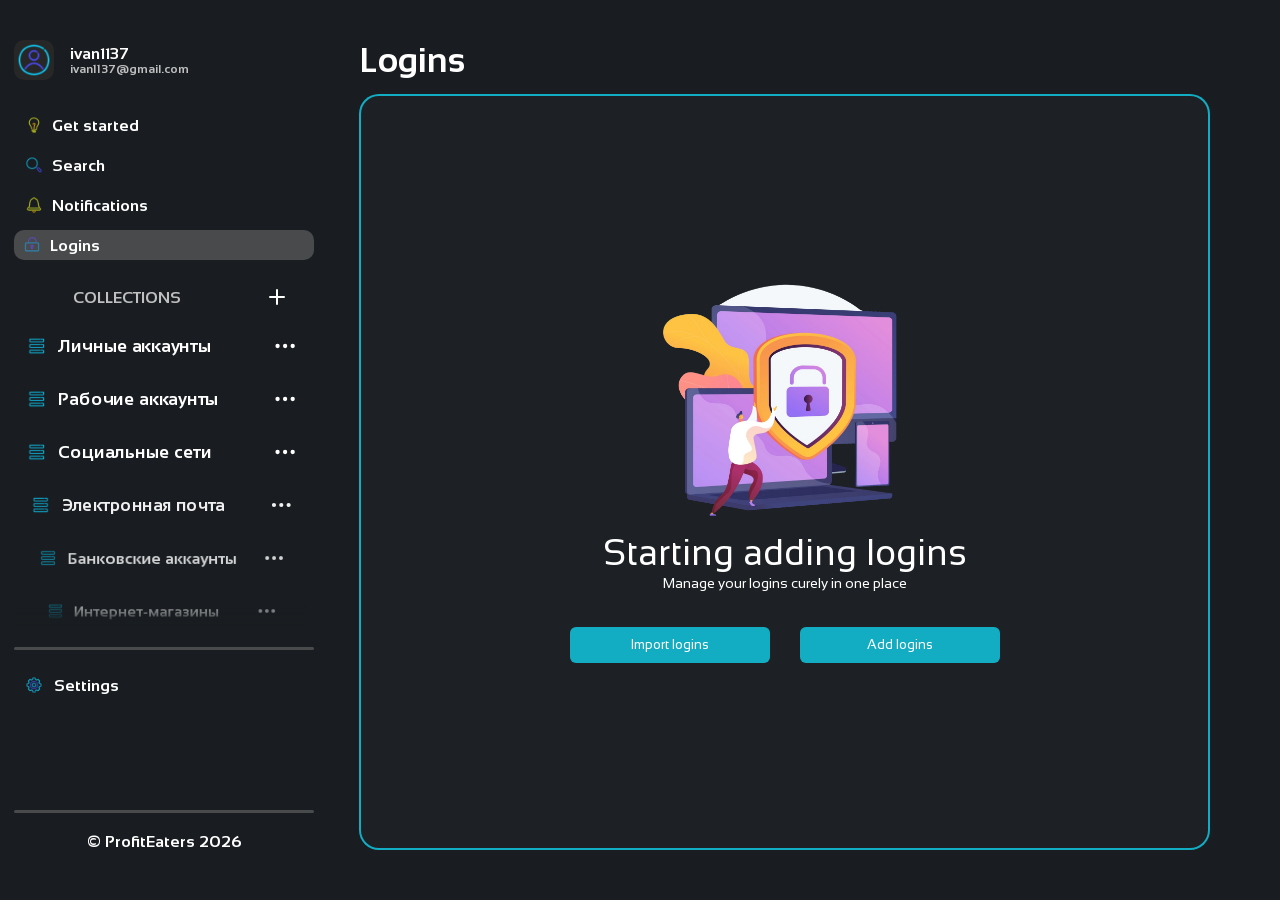
==== index.html @ b8ea482b "refactor: restructure project architecture" ====
<!DOCTYPE html>
<html lang="en">
<head>
  <meta charset="UTF-8">
  <meta name="viewport" content="width=device-width, initial-scale=1.0">
  <script type="module" src="./src/components/main/main.js"></script>
  <link rel="preconnect" href="https://fonts.googleapis.com">
  <link rel="preconnect" href="https://fonts.gstatic.com" crossorigin>
  <link href="https://fonts.googleapis.com/css2?family=Bricolage+Grotesque:opsz,wght@12..96,200..800&family=Exo+2:ital,wght@0,100..900;1,100..900&family=Google+Sans:ital,opsz,wght@0,17..18,400..700;1,17..18,400..700&family=Pacifico&family=Sansation:ital,wght@0,300;0,400;0,700;1,300;1,400;1,700&family=Space+Mono:ital,wght@0,400;0,700;1,400;1,700&family=Valley+Sans:ital,wght@0,100..900;1,100..900&display=swap" rel="stylesheet">
  <link rel="stylesheet" href="./src/styles/css/styles.css">
  <link rel="stylesheet" href="./src/styles/css/sidebar.css">
  <link rel="stylesheet" href="./src/styles/css/work_place.css">
  <title>ProfitPassManager</title>
</head>
<body>
  <section class="sidebar">
    <section class="main_data">
      <section class="account_data">
        <div class="user_image">
          <img data-img="" src="./src/assets/images/user.png" alt="">
        </div>
        <div class="user_title">
          <p data-user="user.name" class="user_name">ivan1137</p>
          <p data-user="user.email" class="user_email">ivan1137@gmail.com</p>
        </div>
      </section>

      <section class="funtional_btn">
        <a class="func tab_btn btn_effects">
          <img src="./src/assets/images/start.png" alt="">
          <span>Get started</span>
        </a>
        <a class="func tab_btn btn_effects">
          <img src="./src/assets/images/search.png" alt="">
          <span>Search</span>
        </a>
        <a class="func tab_btn btn_effects">
          <img src="./src/assets/images/notifications.png" alt="">
          <span>Notifications</span>
        </a>
        <a id="active" class="func tab_btn btn_effects active">
          <img src="./src/assets/images/login.png" alt="">
          <span>Logins</span>
        </a>
      </section>

      <section class="collections">
        <div class="collection_title_block">
          <span class="collection_title">COLLECTIONS</span>
          <button>
            <svg 
              xmlns="http://www.w3.org/2000/svg"
              width="24" height="24" viewBox="0 0 24 24"
              fill="none"
              stroke="currentColor" stroke-width="2" stroke-linecap="round" stroke-linejoin="round"
              class="lucide lucide-plus preview-icon"
            >
              <path d="M5 12h14"/>
              <path d="M12 5v14"/>
            </svg>
          </button>
        </div>
        <nav>
          <div class="collections_list">
            <ul id="collections_navigation" class="collections_navigation">
            </ul>
          </div>
        </nav>
      </section>

      <div class="settings_line"></div>

      <section class="settings_btn">
        <a class="tab_btn btn_effects">
          <img src="./src/assets/images/settings.png" alt="">
          <span>Settings</span>
        </a>
      </section>
    </section>

    <footer class="footer">
      <div class="settings_line"></div>
      <span>© ProfitEaters 2026</span>  
    </footer>
  </section>


  <section class="work_place">
    <header class="header">Logins</header>
    <div class="main">
      <img src="./src/assets/images/add_login.png" alt="" class="main_image">
      <div class="main_text">
        <span class="main_h1">Starting adding logins</span>
        <span class="main_h2">Manage your logins curely in one place</span>
      </div>
      <div class="start_buttons">
        <button>Import logins</button>
        <button>Add logins</button>
      </div>
    </div>
  </section>

</body>
</html>
---- src/styles/css/styles.css ----
* {
  -webkit-box-sizing: border-box;
          box-sizing: border-box;
  margin: 0;
  padding: 0;
  font-family: "Sansation", sans-serif;
  color: #FFFFFF;
}
* body {
  margin: 0;
  padding: 40px 70px 50px 14px;
  display: -webkit-box;
  display: -ms-flexbox;
  display: flex;
  -webkit-box-orient: horizontal;
  -webkit-box-direction: normal;
      -ms-flex-direction: row;
          flex-direction: row;
  width: 100%;
  height: 100vh;
  height: 100dvh;
  gap: 45px;
  overflow: hidden;
  background-color: #191D21;
}
* a {
  cursor: pointer;
  text-decoration: none;
  color: #FFFFFF;
  -webkit-user-drag: none;
}
---- src/styles/css/sidebar.css ----
.sidebar {
  display: -webkit-box;
  display: -ms-flexbox;
  display: flex;
  -webkit-box-orient: vertical;
  -webkit-box-direction: normal;
      -ms-flex-direction: column;
          flex-direction: column;
  -webkit-box-pack: justify;
      -ms-flex-pack: justify;
          justify-content: space-between;
  -webkit-box-flex: 0;
      -ms-flex: 0 0 300px;
          flex: 0 0 300px;
  min-height: 0;
  font-weight: bold;
}
.sidebar .main_data {
  display: -webkit-box;
  display: -ms-flexbox;
  display: flex;
  -webkit-box-orient: vertical;
  -webkit-box-direction: normal;
      -ms-flex-direction: column;
          flex-direction: column;
}
.sidebar .main_data .account_data {
  display: -webkit-box;
  display: -ms-flexbox;
  display: flex;
  -webkit-box-orient: horizontal;
  -webkit-box-direction: normal;
      -ms-flex-direction: row;
          flex-direction: row;
  -webkit-box-pack: start;
      -ms-flex-pack: start;
          justify-content: start;
  -webkit-box-align: center;
      -ms-flex-align: center;
          align-items: center;
  gap: 16px;
  margin-bottom: 30px;
}
.sidebar .main_data .account_data .user_image {
  display: -webkit-box;
  display: -ms-flexbox;
  display: flex;
  -webkit-box-flex: 0;
      -ms-flex: 0 0 40px;
          flex: 0 0 40px;
  width: 40px;
  height: 40px;
  border-radius: 10px;
  background-color: #272727;
}
.sidebar .main_data .account_data .user_title .user_email {
  font-size: 12px;
  color: #C0C0C0;
}
.sidebar .main_data .funtional_btn {
  display: -webkit-box;
  display: -ms-flexbox;
  display: flex;
  -webkit-box-orient: vertical;
  -webkit-box-direction: normal;
      -ms-flex-direction: column;
          flex-direction: column;
  gap: 10px;
  margin-bottom: 25px;
}
.sidebar .main_data .funtional_btn .func {
  display: -webkit-box;
  display: -ms-flexbox;
  display: flex;
  -webkit-box-orient: horizontal;
  -webkit-box-direction: normal;
      -ms-flex-direction: row;
          flex-direction: row;
  -webkit-box-align: center;
      -ms-flex-align: center;
          align-items: center;
  min-height: 30px;
  height: auto;
  padding-left: 8px;
  gap: 8px;
}
.sidebar .main_data .funtional_btn .func.active {
  background: rgba(124, 124, 124, 0.4784313725);
  border-radius: 10px;
  border: none;
}
.sidebar .main_data .funtional_btn .func img {
  width: 20px;
  height: 20px;
  -ms-flex-negative: 0;
      flex-shrink: 0;
}
.sidebar .main_data .collections {
  width: 100%;
  min-width: 0;
}
.sidebar .main_data .collections button {
  display: -webkit-box;
  display: -ms-flexbox;
  display: flex;
  -webkit-box-pack: center;
      -ms-flex-pack: center;
          justify-content: center;
  -webkit-box-align: center;
      -ms-flex-align: center;
          align-items: center;
  background-color: transparent;
  border: none;
  line-height: 1;
}
.sidebar .main_data .collections .collection_title_block {
  display: -webkit-box;
  display: -ms-flexbox;
  display: flex;
  -webkit-box-orient: horizontal;
  -webkit-box-direction: normal;
      -ms-flex-direction: row;
          flex-direction: row;
  -webkit-box-pack: center;
      -ms-flex-pack: center;
          justify-content: center;
  -webkit-box-align: center;
      -ms-flex-align: center;
          align-items: center;
  gap: 25px;
  margin-bottom: 18px;
  padding-right: 25px;
}
.sidebar .main_data .collections .collection_title_block .collection_title {
  display: -webkit-box;
  display: -ms-flexbox;
  display: flex;
  -webkit-box-pack: center;
      -ms-flex-pack: center;
          justify-content: center;
  -webkit-box-flex: 1;
      -ms-flex: 1;
          flex: 1;
  color: #C0C0C0;
}
.sidebar .main_data .collections .collection_title_block button {
  cursor: pointer;
}
.sidebar .main_data .collections .collection_title_block button img {
  width: 20px;
  height: 20px;
}
.sidebar .main_data .collections .collections_list {
  position: relative;
  min-height: 0;
}
.sidebar .main_data .collections .collections_list::before, .sidebar .main_data .collections .collections_list::after {
  content: "";
  position: absolute;
  left: 0;
  right: 8px;
  height: 25px;
  z-index: 2;
  pointer-events: none;
  opacity: 0;
  -webkit-transition: opacity 0.2s ease;
  transition: opacity 0.2s ease;
}
.sidebar .main_data .collections .collections_list::before {
  top: 0;
  background: -webkit-gradient(linear, left top, left bottom, from(#191D21), to(transparent));
  background: linear-gradient(to bottom, #191D21, transparent);
}
.sidebar .main_data .collections .collections_list::after {
  bottom: 0;
  background: -webkit-gradient(linear, left bottom, left top, from(#191D21), to(transparent));
  background: linear-gradient(to top, #191D21, transparent);
}
.sidebar .main_data .collections .collections_list.has-content-above::before {
  opacity: 1;
}
.sidebar .main_data .collections .collections_list.has-content-below::after {
  opacity: 1;
}
.sidebar .main_data .collections .collections_navigation {
  display: -webkit-box;
  display: -ms-flexbox;
  display: flex;
  -webkit-box-orient: vertical;
  -webkit-box-direction: normal;
      -ms-flex-direction: column;
          flex-direction: column;
  padding: 0 12px 15px 8px;
  max-height: 300px;
  overflow-y: auto;
  overflow-x: hidden;
  gap: 15px;
  list-style: none;
}
.sidebar .main_data .collections .collections_navigation::-webkit-scrollbar {
  width: 8px;
}
.sidebar .main_data .collections .collections_navigation::-webkit-scrollbar-track {
  background: #191D21;
}
.sidebar .main_data .collections .collections_navigation::-webkit-scrollbar-thumb {
  background: rgba(16, 227, 255, 0.9843137255) 9;
  border-radius: 10px;
}
.sidebar .main_data .collections .collections_navigation::-webkit-scrollbar-thumb:hover {
  background: rgba(16, 227, 255, 0.9607843137);
}
.sidebar .main_data .collections .collections_navigation::-webkit-scrollbar-button {
  display: none;
  width: 0;
  height: 0;
}
.sidebar .main_data .collections .collections_navigation li {
  display: -webkit-box;
  display: -ms-flexbox;
  display: flex;
  -webkit-box-pack: start;
      -ms-flex-pack: start;
          justify-content: start;
  -webkit-box-align: center;
      -ms-flex-align: center;
          align-items: center;
  padding: 5px 12px;
}
.sidebar .main_data .collections .collections_navigation li.is-centered {
  -webkit-filter: drop-shadow(0 2px 5px #101010);
          filter: drop-shadow(0 2px 5px #101010);
}
.sidebar .main_data .collections .collections_navigation li.active {
  background: rgba(124, 124, 124, 0.4784313725);
  border: none;
  border-radius: 10px;
}
.sidebar .main_data .collections .collections_navigation li .collection_content {
  display: -webkit-box;
  display: -ms-flexbox;
  display: flex;
  -webkit-box-orient: horizontal;
  -webkit-box-direction: normal;
      -ms-flex-direction: row;
          flex-direction: row;
  -webkit-box-pack: justify;
      -ms-flex-pack: justify;
          justify-content: space-between;
  -webkit-box-align: center;
      -ms-flex-align: center;
          align-items: center;
  width: 100%;
  gap: 10px;
  -webkit-transform: scale(var(--item-scale, 0.9));
          transform: scale(var(--item-scale, 0.9));
  opacity: var(--item-opacity, 0.7);
  -webkit-transition: opacity 0.12s ease-out, -webkit-transform 0.12s ease-out;
  transition: opacity 0.12s ease-out, -webkit-transform 0.12s ease-out;
  transition: transform 0.12s ease-out, opacity 0.12s ease-out;
  transition: transform 0.12s ease-out, opacity 0.12s ease-out, -webkit-transform 0.12s ease-out;
  -webkit-transform-origin: center center;
          transform-origin: center center;
  will-change: transform;
}
.sidebar .main_data .collections .collections_navigation li .collection_content .collection_a {
  display: -webkit-box;
  display: -ms-flexbox;
  display: flex;
  -webkit-box-flex: 1;
      -ms-flex: 1;
          flex: 1;
  min-width: 0;
  -webkit-box-orient: horizontal;
  -webkit-box-direction: normal;
      -ms-flex-direction: row;
          flex-direction: row;
  -webkit-box-pack: start;
      -ms-flex-pack: start;
          justify-content: flex-start;
  -webkit-box-align: center;
      -ms-flex-align: center;
          align-items: center;
  gap: 10px;
}
.sidebar .main_data .collections .collections_navigation li .collection_content .collection_a .collection_image {
  width: 20px;
  height: 20px;
  -ms-flex-negative: 0;
      flex-shrink: 0;
}
.sidebar .main_data .collections .collections_navigation li .collection_content .collection_setting {
  display: -webkit-box;
  display: -ms-flexbox;
  display: flex;
  -ms-flex-negative: 0;
      flex-shrink: 0;
  -webkit-box-pack: center;
      -ms-flex-pack: center;
          justify-content: center;
  -webkit-box-align: center;
      -ms-flex-align: center;
          align-items: center;
  font-size: 25px;
  cursor: pointer;
}
.sidebar .main_data .collections .collections_navigation li .collection_content .collection_setting img {
  width: 30px;
  height: 30px;
}
.sidebar .main_data .settings_line {
  width: 100%;
  height: 3px;
  margin: 20px 0;
  border-radius: 10px;
  background-color: rgba(124, 124, 124, 0.4784313725);
}
.sidebar .main_data .settings_btn {
  min-height: 30px;
  height: auto;
}
.sidebar .main_data .settings_btn a {
  padding-left: 8px;
  display: -webkit-box;
  display: -ms-flexbox;
  display: flex;
  -webkit-box-pack: start;
      -ms-flex-pack: start;
          justify-content: start;
  -webkit-box-align: center;
      -ms-flex-align: center;
          align-items: center;
  height: 100%;
  gap: 10px;
}
.sidebar .main_data .settings_btn a.active {
  background: rgba(124, 124, 124, 0.4784313725);
  border-radius: 10px;
  border: none;
}
.sidebar .main_data .settings_btn a img {
  width: 20px;
  height: 20px;
}
.sidebar .footer {
  display: -webkit-box;
  display: -ms-flexbox;
  display: flex;
  -webkit-box-orient: vertical;
  -webkit-box-direction: normal;
      -ms-flex-direction: column;
          flex-direction: column;
  -webkit-box-pack: center;
      -ms-flex-pack: center;
          justify-content: center;
  -webkit-box-align: center;
      -ms-flex-align: center;
          align-items: center;
}
.sidebar .footer .settings_line {
  width: 100%;
  height: 3px;
  margin: 20px 0;
  border-radius: 10px;
  background-color: rgba(124, 124, 124, 0.4784313725);
}

.btn_effects {
  border: 2px solid transparent;
  border-radius: 10px;
}
.btn_effects:hover {
  border-color: #C0C0C0;
}

.collection_btn_effects {
  border: 2px solid transparent;
  border-radius: 10px;
}
.collection_btn_effects:hover {
  border-color: #C0C0C0;
}
---- src/styles/css/work_place.css ----
.work_place {
  display: -webkit-box;
  display: -ms-flexbox;
  display: flex;
  -webkit-box-orient: vertical;
  -webkit-box-direction: normal;
      -ms-flex-direction: column;
          flex-direction: column;
  -webkit-box-flex: 1;
      -ms-flex: 1;
          flex: 1;
  min-width: 0;
  min-height: 0;
  gap: 15px;
}
.work_place .header {
  -ms-flex-negative: 0;
      flex-shrink: 0;
  font-size: 35px;
  font-weight: bold;
}
.work_place .main {
  display: -webkit-box;
  display: -ms-flexbox;
  display: flex;
  -webkit-box-orient: vertical;
  -webkit-box-direction: normal;
      -ms-flex-direction: column;
          flex-direction: column;
  -webkit-box-pack: center;
      -ms-flex-pack: center;
          justify-content: center;
  -webkit-box-align: center;
      -ms-flex-align: center;
          align-items: center;
  -webkit-box-flex: 1;
      -ms-flex: 1;
          flex: 1;
  min-width: 0;
  min-height: 0;
  background-color: rgba(33, 37, 41, 0.6);
  border: 2px solid rgba(16, 227, 255, 0.7254901961);
  border-radius: 20px;
}
.work_place .main .main_image {
  width: 250px;
  height: 250px;
}
.work_place .main .main_text {
  display: -webkit-box;
  display: -ms-flexbox;
  display: flex;
  -webkit-box-orient: vertical;
  -webkit-box-direction: normal;
      -ms-flex-direction: column;
          flex-direction: column;
  -webkit-box-pack: center;
      -ms-flex-pack: center;
          justify-content: center;
  -webkit-box-align: center;
      -ms-flex-align: center;
          align-items: center;
  gap: 6px;
}
.work_place .main .main_text .main_h1 {
  font-size: 36px;
}
.work_place .main .main_text .main_h2 {
  font-size: 14px;
  line-height: 8px;
}
.work_place .main .start_buttons {
  display: -webkit-box;
  display: -ms-flexbox;
  display: flex;
  -webkit-box-orient: horizontal;
  -webkit-box-direction: normal;
      -ms-flex-direction: row;
          flex-direction: row;
  -webkit-box-pack: center;
      -ms-flex-pack: center;
          justify-content: center;
  -webkit-box-align: center;
      -ms-flex-align: center;
          align-items: center;
  padding-top: 40px;
  gap: 30px;
}
.work_place .main .start_buttons button {
  width: 200px;
  height: 36px;
  background-color: rgba(16, 227, 255, 0.7254901961);
  border: none;
  border-radius: 6px;
  cursor: pointer;
}
.work_place .main .start_buttons button:hover {
  background-color: rgba(16, 227, 255, 0.9607843137);
}
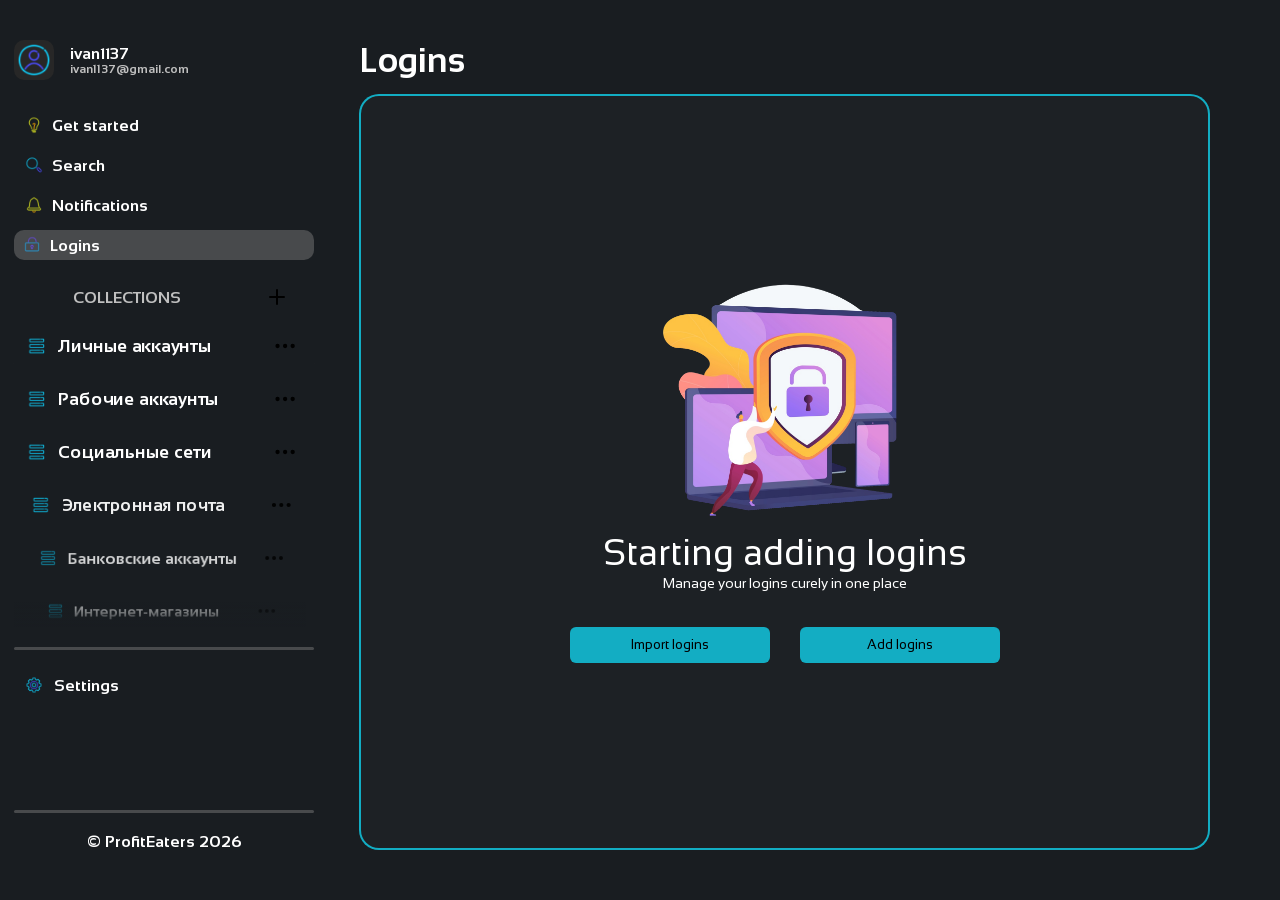
==== commit 0f66dd34: "style: update Auth page UI styles" ====
--- a/index.html
+++ b/index.html
@@ -8,97 +8,99 @@
   <link rel="preconnect" href="https://fonts.gstatic.com" crossorigin>
   <link href="https://fonts.googleapis.com/css2?family=Bricolage+Grotesque:opsz,wght@12..96,200..800&family=Exo+2:ital,wght@0,100..900;1,100..900&family=Google+Sans:ital,opsz,wght@0,17..18,400..700;1,17..18,400..700&family=Pacifico&family=Sansation:ital,wght@0,300;0,400;0,700;1,300;1,400;1,700&family=Space+Mono:ital,wght@0,400;0,700;1,400;1,700&family=Valley+Sans:ital,wght@0,100..900;1,100..900&display=swap" rel="stylesheet">
   <link rel="stylesheet" href="./src/styles/css/styles.css">
+  <link rel="stylesheet" href="./src/styles/css/main.css">
   <link rel="stylesheet" href="./src/styles/css/sidebar.css">
   <link rel="stylesheet" href="./src/styles/css/work_place.css">
   <title>ProfitPassManager</title>
 </head>
 <body>
-  <section class="sidebar">
-    <section class="main_data">
-      <section class="account_data">
-        <div class="user_image">
-          <img data-img="" src="./src/assets/images/user.png" alt="">
-        </div>
-        <div class="user_title">
-          <p data-user="user.name" class="user_name">ivan1137</p>
-          <p data-user="user.email" class="user_email">ivan1137@gmail.com</p>
-        </div>
+  <main class="main_container">
+    <section class="sidebar">
+      <section class="main_data">
+        <section class="account_data">
+          <div class="user_image">
+            <img data-img="" src="./src/assets/images/user.png" alt="">
+          </div>
+          <div class="user_title">
+            <p data-user="user.name" class="user_name">ivan1137</p>
+            <p data-user="user.email" class="user_email">ivan1137@gmail.com</p>
+          </div>
+        </section>
+
+        <section class="funtional_btn">
+          <a class="func tab_btn btn_effects">
+            <img src="./src/assets/images/start.png" alt="">
+            <span>Get started</span>
+          </a>
+          <a class="func tab_btn btn_effects">
+            <img src="./src/assets/images/search.png" alt="">
+            <span>Search</span>
+          </a>
+          <a class="func tab_btn btn_effects">
+            <img src="./src/assets/images/notifications.png" alt="">
+            <span>Notifications</span>
+          </a>
+          <a id="active" class="func tab_btn btn_effects active">
+            <img src="./src/assets/images/login.png" alt="">
+            <span>Logins</span>
+          </a>
+        </section>
+
+        <section class="collections">
+          <div class="collection_title_block">
+            <span class="collection_title">COLLECTIONS</span>
+            <button>
+              <svg 
+                xmlns="http://www.w3.org/2000/svg"
+                width="24" height="24" viewBox="0 0 24 24"
+                fill="none"
+                stroke="currentColor" stroke-width="2" stroke-linecap="round" stroke-linejoin="round"
+                class="lucide lucide-plus preview-icon"
+              >
+                <path d="M5 12h14"/>
+                <path d="M12 5v14"/>
+              </svg>
+            </button>
+          </div>
+          <nav>
+            <div class="collections_list">
+              <ul id="collections_navigation" class="collections_navigation">
+              </ul>
+            </div>
+          </nav>
+        </section>
+
+        <div class="settings_line"></div>
+
+        <section class="settings_btn">
+          <a class="tab_btn btn_effects">
+            <img src="./src/assets/images/settings.png" alt="">
+            <span>Settings</span>
+          </a>
+        </section>
       </section>
 
-      <section class="funtional_btn">
-        <a class="func tab_btn btn_effects">
-          <img src="./src/assets/images/start.png" alt="">
-          <span>Get started</span>
-        </a>
-        <a class="func tab_btn btn_effects">
-          <img src="./src/assets/images/search.png" alt="">
-          <span>Search</span>
-        </a>
-        <a class="func tab_btn btn_effects">
-          <img src="./src/assets/images/notifications.png" alt="">
-          <span>Notifications</span>
-        </a>
-        <a id="active" class="func tab_btn btn_effects active">
-          <img src="./src/assets/images/login.png" alt="">
-          <span>Logins</span>
-        </a>
-      </section>
-
-      <section class="collections">
-        <div class="collection_title_block">
-          <span class="collection_title">COLLECTIONS</span>
-          <button>
-            <svg 
-              xmlns="http://www.w3.org/2000/svg"
-              width="24" height="24" viewBox="0 0 24 24"
-              fill="none"
-              stroke="currentColor" stroke-width="2" stroke-linecap="round" stroke-linejoin="round"
-              class="lucide lucide-plus preview-icon"
-            >
-              <path d="M5 12h14"/>
-              <path d="M12 5v14"/>
-            </svg>
-          </button>
-        </div>
-        <nav>
-          <div class="collections_list">
-            <ul id="collections_navigation" class="collections_navigation">
-            </ul>
-          </div>
-        </nav>
-      </section>
-
-      <div class="settings_line"></div>
-
-      <section class="settings_btn">
-        <a class="tab_btn btn_effects">
-          <img src="./src/assets/images/settings.png" alt="">
-          <span>Settings</span>
-        </a>
-      </section>
+      <footer class="footer">
+        <div class="settings_line"></div>
+        <span>© ProfitEaters 2026</span>  
+      </footer>
     </section>
 
-    <footer class="footer">
-      <div class="settings_line"></div>
-      <span>© ProfitEaters 2026</span>  
-    </footer>
-  </section>
 
-
-  <section class="work_place">
-    <header class="header">Logins</header>
-    <div class="main">
-      <img src="./src/assets/images/add_login.png" alt="" class="main_image">
-      <div class="main_text">
-        <span class="main_h1">Starting adding logins</span>
-        <span class="main_h2">Manage your logins curely in one place</span>
+    <section class="work_place">
+      <header class="header">Logins</header>
+      <div class="main">
+        <img src="./src/assets/images/add_login.png" alt="" class="main_image">
+        <div class="main_text">
+          <span class="main_h1">Starting adding logins</span>
+          <span class="main_h2">Manage your logins curely in one place</span>
+        </div>
+        <div class="start_buttons">
+          <button>Import logins</button>
+          <button>Add logins</button>
+        </div>
       </div>
-      <div class="start_buttons">
-        <button>Import logins</button>
-        <button>Add logins</button>
-      </div>
-    </div>
-  </section>
-
+    </section>
+  </main>
 </body>
 </html>
--- a/src/styles/css/styles.css
+++ b/src/styles/css/styles.css
@@ -4,28 +4,4 @@
   margin: 0;
   padding: 0;
   font-family: "Sansation", sans-serif;
-  color: #FFFFFF;
-}
-* body {
-  margin: 0;
-  padding: 40px 70px 50px 14px;
-  display: -webkit-box;
-  display: -ms-flexbox;
-  display: flex;
-  -webkit-box-orient: horizontal;
-  -webkit-box-direction: normal;
-      -ms-flex-direction: row;
-          flex-direction: row;
-  width: 100%;
-  height: 100vh;
-  height: 100dvh;
-  gap: 45px;
-  overflow: hidden;
-  background-color: #191D21;
-}
-* a {
-  cursor: pointer;
-  text-decoration: none;
-  color: #FFFFFF;
-  -webkit-user-drag: none;
 }
--- a/src/styles/css/main.css
+++ b/src/styles/css/main.css
@@ -0,0 +1,27 @@
+body {
+  color: #FFFFFF;
+}
+
+.main_container {
+  margin: 0;
+  padding: 40px 70px 50px 14px;
+  display: -webkit-box;
+  display: -ms-flexbox;
+  display: flex;
+  -webkit-box-orient: horizontal;
+  -webkit-box-direction: normal;
+      -ms-flex-direction: row;
+          flex-direction: row;
+  width: 100%;
+  height: 100vh;
+  height: 100dvh;
+  gap: 45px;
+  overflow: hidden;
+  background-color: #191D21;
+}
+.main_container a {
+  cursor: pointer;
+  text-decoration: none;
+  color: #FFFFFF;
+  -webkit-user-drag: none;
+}
--- a/src/styles/css/sidebar.css
+++ b/src/styles/css/sidebar.css
@@ -204,7 +204,7 @@
   background: #191D21;
 }
 .sidebar .main_data .collections .collections_navigation::-webkit-scrollbar-thumb {
-  background: rgba(16, 227, 255, 0.9843137255) 9;
+  background: #10e3ff;
   border-radius: 10px;
 }
 .sidebar .main_data .collections .collections_navigation::-webkit-scrollbar-thumb:hover {
--- a/src/styles/css/work_place.css
+++ b/src/styles/css/work_place.css
@@ -1,99 +1,99 @@
-.work_place {
-  display: -webkit-box;
-  display: -ms-flexbox;
-  display: flex;
-  -webkit-box-orient: vertical;
-  -webkit-box-direction: normal;
-      -ms-flex-direction: column;
-          flex-direction: column;
-  -webkit-box-flex: 1;
-      -ms-flex: 1;
-          flex: 1;
-  min-width: 0;
-  min-height: 0;
-  gap: 15px;
-}
-.work_place .header {
-  -ms-flex-negative: 0;
-      flex-shrink: 0;
-  font-size: 35px;
-  font-weight: bold;
-}
-.work_place .main {
-  display: -webkit-box;
-  display: -ms-flexbox;
-  display: flex;
-  -webkit-box-orient: vertical;
-  -webkit-box-direction: normal;
-      -ms-flex-direction: column;
-          flex-direction: column;
-  -webkit-box-pack: center;
-      -ms-flex-pack: center;
-          justify-content: center;
-  -webkit-box-align: center;
-      -ms-flex-align: center;
-          align-items: center;
-  -webkit-box-flex: 1;
-      -ms-flex: 1;
-          flex: 1;
-  min-width: 0;
-  min-height: 0;
-  background-color: rgba(33, 37, 41, 0.6);
-  border: 2px solid rgba(16, 227, 255, 0.7254901961);
-  border-radius: 20px;
-}
-.work_place .main .main_image {
-  width: 250px;
-  height: 250px;
-}
-.work_place .main .main_text {
-  display: -webkit-box;
-  display: -ms-flexbox;
-  display: flex;
-  -webkit-box-orient: vertical;
-  -webkit-box-direction: normal;
-      -ms-flex-direction: column;
-          flex-direction: column;
-  -webkit-box-pack: center;
-      -ms-flex-pack: center;
-          justify-content: center;
-  -webkit-box-align: center;
-      -ms-flex-align: center;
-          align-items: center;
-  gap: 6px;
-}
-.work_place .main .main_text .main_h1 {
-  font-size: 36px;
-}
-.work_place .main .main_text .main_h2 {
-  font-size: 14px;
-  line-height: 8px;
-}
-.work_place .main .start_buttons {
-  display: -webkit-box;
-  display: -ms-flexbox;
-  display: flex;
-  -webkit-box-orient: horizontal;
-  -webkit-box-direction: normal;
-      -ms-flex-direction: row;
-          flex-direction: row;
-  -webkit-box-pack: center;
-      -ms-flex-pack: center;
-          justify-content: center;
-  -webkit-box-align: center;
-      -ms-flex-align: center;
-          align-items: center;
-  padding-top: 40px;
-  gap: 30px;
-}
-.work_place .main .start_buttons button {
-  width: 200px;
-  height: 36px;
-  background-color: rgba(16, 227, 255, 0.7254901961);
-  border: none;
-  border-radius: 6px;
-  cursor: pointer;
-}
-.work_place .main .start_buttons button:hover {
-  background-color: rgba(16, 227, 255, 0.9607843137);
+.work_place {
+  display: -webkit-box;
+  display: -ms-flexbox;
+  display: flex;
+  -webkit-box-orient: vertical;
+  -webkit-box-direction: normal;
+      -ms-flex-direction: column;
+          flex-direction: column;
+  -webkit-box-flex: 1;
+      -ms-flex: 1;
+          flex: 1;
+  min-width: 0;
+  min-height: 0;
+  gap: 15px;
+}
+.work_place .header {
+  -ms-flex-negative: 0;
+      flex-shrink: 0;
+  font-size: 35px;
+  font-weight: bold;
+}
+.work_place .main {
+  display: -webkit-box;
+  display: -ms-flexbox;
+  display: flex;
+  -webkit-box-orient: vertical;
+  -webkit-box-direction: normal;
+      -ms-flex-direction: column;
+          flex-direction: column;
+  -webkit-box-pack: center;
+      -ms-flex-pack: center;
+          justify-content: center;
+  -webkit-box-align: center;
+      -ms-flex-align: center;
+          align-items: center;
+  -webkit-box-flex: 1;
+      -ms-flex: 1;
+          flex: 1;
+  min-width: 0;
+  min-height: 0;
+  background-color: rgba(33, 37, 41, 0.6);
+  border: 2px solid rgba(16, 227, 255, 0.7254901961);
+  border-radius: 20px;
+}
+.work_place .main .main_image {
+  width: 250px;
+  height: 250px;
+}
+.work_place .main .main_text {
+  display: -webkit-box;
+  display: -ms-flexbox;
+  display: flex;
+  -webkit-box-orient: vertical;
+  -webkit-box-direction: normal;
+      -ms-flex-direction: column;
+          flex-direction: column;
+  -webkit-box-pack: center;
+      -ms-flex-pack: center;
+          justify-content: center;
+  -webkit-box-align: center;
+      -ms-flex-align: center;
+          align-items: center;
+  gap: 6px;
+}
+.work_place .main .main_text .main_h1 {
+  font-size: 36px;
+}
+.work_place .main .main_text .main_h2 {
+  font-size: 14px;
+  line-height: 8px;
+}
+.work_place .main .start_buttons {
+  display: -webkit-box;
+  display: -ms-flexbox;
+  display: flex;
+  -webkit-box-orient: horizontal;
+  -webkit-box-direction: normal;
+      -ms-flex-direction: row;
+          flex-direction: row;
+  -webkit-box-pack: center;
+      -ms-flex-pack: center;
+          justify-content: center;
+  -webkit-box-align: center;
+      -ms-flex-align: center;
+          align-items: center;
+  padding-top: 40px;
+  gap: 30px;
+}
+.work_place .main .start_buttons button {
+  width: 200px;
+  height: 36px;
+  background-color: rgba(16, 227, 255, 0.7254901961);
+  border: none;
+  border-radius: 6px;
+  cursor: pointer;
+}
+.work_place .main .start_buttons button:hover {
+  background-color: rgba(16, 227, 255, 0.9607843137);
 }
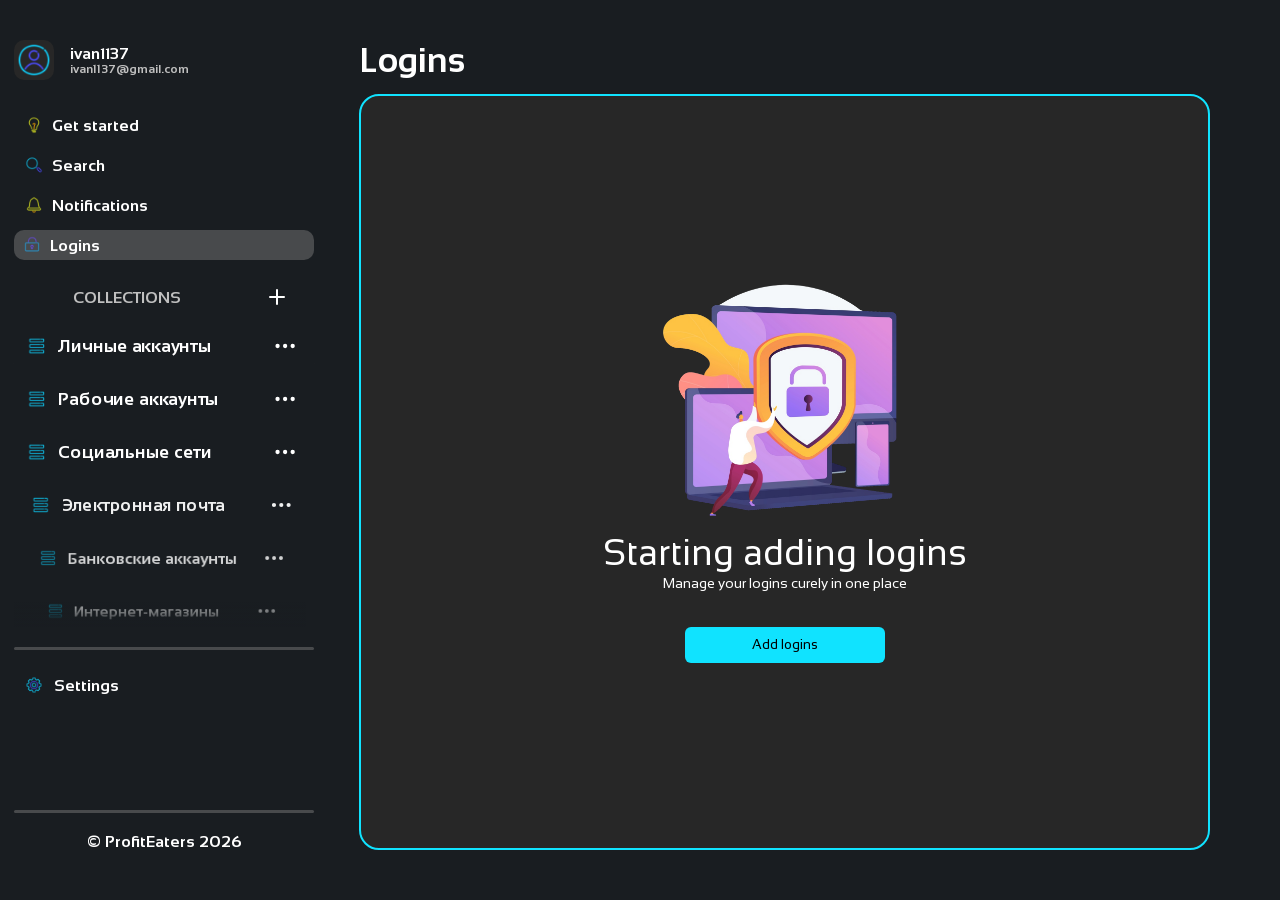
==== commit c5a088cf: "style/UI: rebuild auth page - without animations & hovers" ====
--- a/index.html
+++ b/index.html
@@ -17,7 +17,7 @@
   <main class="main_container">
     <section class="sidebar">
       <section class="main_data">
-        <section class="account_data">
+        <a class="account_data" href="./src/pages/auth.html">
           <div class="user_image">
             <img data-img="" src="./src/assets/images/user.png" alt="">
           </div>
@@ -25,7 +25,7 @@
             <p data-user="user.name" class="user_name">ivan1137</p>
             <p data-user="user.email" class="user_email">ivan1137@gmail.com</p>
           </div>
-        </section>
+        </a>
 
         <section class="funtional_btn">
           <a class="func tab_btn btn_effects">
@@ -55,7 +55,7 @@
                 width="24" height="24" viewBox="0 0 24 24"
                 fill="none"
                 stroke="currentColor" stroke-width="2" stroke-linecap="round" stroke-linejoin="round"
-                class="lucide lucide-plus preview-icon"
+                class="collection_title_icon"
               >
                 <path d="M5 12h14"/>
                 <path d="M12 5v14"/>
@@ -95,9 +95,8 @@
           <span class="main_h1">Starting adding logins</span>
           <span class="main_h2">Manage your logins curely in one place</span>
         </div>
-        <div class="start_buttons">
-          <button>Import logins</button>
-          <button>Add logins</button>
+        <div class="main_button_container">
+          <button class="add_button">Add logins</button>
         </div>
       </div>
     </section>
--- a/src/styles/css/main.css
+++ b/src/styles/css/main.css
@@ -17,7 +17,7 @@
   height: 100dvh;
   gap: 45px;
   overflow: hidden;
-  background-color: #191D21;
+  background: #191D21;
 }
 .main_container a {
   cursor: pointer;
--- a/src/styles/css/sidebar.css
+++ b/src/styles/css/sidebar.css
@@ -142,6 +142,9 @@
       -ms-flex: 1;
           flex: 1;
   color: #C0C0C0;
+}
+.sidebar .main_data .collections .collection_title_block .collection_title_icon {
+  color: #FFFFFF;
 }
 .sidebar .main_data .collections .collection_title_block button {
   cursor: pointer;
@@ -286,15 +289,13 @@
 .sidebar .main_data .collections .collections_navigation li .collection_content .collection_a .collection_image {
   width: 20px;
   height: 20px;
+}
+.sidebar .main_data .collections .collections_navigation li .collection_content .collection_setting {
+  display: -webkit-box;
+  display: -ms-flexbox;
+  display: flex;
   -ms-flex-negative: 0;
       flex-shrink: 0;
-}
-.sidebar .main_data .collections .collections_navigation li .collection_content .collection_setting {
-  display: -webkit-box;
-  display: -ms-flexbox;
-  display: flex;
-  -ms-flex-negative: 0;
-      flex-shrink: 0;
   -webkit-box-pack: center;
       -ms-flex-pack: center;
           justify-content: center;
@@ -304,9 +305,8 @@
   font-size: 25px;
   cursor: pointer;
 }
-.sidebar .main_data .collections .collections_navigation li .collection_content .collection_setting img {
-  width: 30px;
-  height: 30px;
+.sidebar .main_data .collections .collections_navigation li .collection_content .collection_setting .collection_settings_icon {
+  color: #FFFFFF;
 }
 .sidebar .main_data .settings_line {
   width: 100%;
--- a/src/styles/css/work_place.css
+++ b/src/styles/css/work_place.css
@@ -1,99 +1,99 @@
-.work_place {
-  display: -webkit-box;
-  display: -ms-flexbox;
-  display: flex;
-  -webkit-box-orient: vertical;
-  -webkit-box-direction: normal;
-      -ms-flex-direction: column;
-          flex-direction: column;
-  -webkit-box-flex: 1;
-      -ms-flex: 1;
-          flex: 1;
-  min-width: 0;
-  min-height: 0;
-  gap: 15px;
-}
-.work_place .header {
-  -ms-flex-negative: 0;
-      flex-shrink: 0;
-  font-size: 35px;
-  font-weight: bold;
-}
-.work_place .main {
-  display: -webkit-box;
-  display: -ms-flexbox;
-  display: flex;
-  -webkit-box-orient: vertical;
-  -webkit-box-direction: normal;
-      -ms-flex-direction: column;
-          flex-direction: column;
-  -webkit-box-pack: center;
-      -ms-flex-pack: center;
-          justify-content: center;
-  -webkit-box-align: center;
-      -ms-flex-align: center;
-          align-items: center;
-  -webkit-box-flex: 1;
-      -ms-flex: 1;
-          flex: 1;
-  min-width: 0;
-  min-height: 0;
-  background-color: rgba(33, 37, 41, 0.6);
-  border: 2px solid rgba(16, 227, 255, 0.7254901961);
-  border-radius: 20px;
-}
-.work_place .main .main_image {
-  width: 250px;
-  height: 250px;
-}
-.work_place .main .main_text {
-  display: -webkit-box;
-  display: -ms-flexbox;
-  display: flex;
-  -webkit-box-orient: vertical;
-  -webkit-box-direction: normal;
-      -ms-flex-direction: column;
-          flex-direction: column;
-  -webkit-box-pack: center;
-      -ms-flex-pack: center;
-          justify-content: center;
-  -webkit-box-align: center;
-      -ms-flex-align: center;
-          align-items: center;
-  gap: 6px;
-}
-.work_place .main .main_text .main_h1 {
-  font-size: 36px;
-}
-.work_place .main .main_text .main_h2 {
-  font-size: 14px;
-  line-height: 8px;
-}
-.work_place .main .start_buttons {
-  display: -webkit-box;
-  display: -ms-flexbox;
-  display: flex;
-  -webkit-box-orient: horizontal;
-  -webkit-box-direction: normal;
-      -ms-flex-direction: row;
-          flex-direction: row;
-  -webkit-box-pack: center;
-      -ms-flex-pack: center;
-          justify-content: center;
-  -webkit-box-align: center;
-      -ms-flex-align: center;
-          align-items: center;
-  padding-top: 40px;
-  gap: 30px;
-}
-.work_place .main .start_buttons button {
-  width: 200px;
-  height: 36px;
-  background-color: rgba(16, 227, 255, 0.7254901961);
-  border: none;
-  border-radius: 6px;
-  cursor: pointer;
-}
-.work_place .main .start_buttons button:hover {
-  background-color: rgba(16, 227, 255, 0.9607843137);
+.work_place {
+  display: -webkit-box;
+  display: -ms-flexbox;
+  display: flex;
+  -webkit-box-orient: vertical;
+  -webkit-box-direction: normal;
+      -ms-flex-direction: column;
+          flex-direction: column;
+  -webkit-box-flex: 1;
+      -ms-flex: 1;
+          flex: 1;
+  min-width: 0;
+  min-height: 0;
+  gap: 15px;
+}
+.work_place .header {
+  -ms-flex-negative: 0;
+      flex-shrink: 0;
+  font-size: 35px;
+  font-weight: bold;
+}
+.work_place .main {
+  display: -webkit-box;
+  display: -ms-flexbox;
+  display: flex;
+  -webkit-box-orient: vertical;
+  -webkit-box-direction: normal;
+      -ms-flex-direction: column;
+          flex-direction: column;
+  -webkit-box-pack: center;
+      -ms-flex-pack: center;
+          justify-content: center;
+  -webkit-box-align: center;
+      -ms-flex-align: center;
+          align-items: center;
+  -webkit-box-flex: 1;
+      -ms-flex: 1;
+          flex: 1;
+  min-width: 0;
+  min-height: 0;
+  background-color: #272727;
+  border: 2px solid #10e3ff;
+  border-radius: 20px;
+}
+.work_place .main .main_image {
+  width: 250px;
+  height: 250px;
+}
+.work_place .main .main_text {
+  display: -webkit-box;
+  display: -ms-flexbox;
+  display: flex;
+  -webkit-box-orient: vertical;
+  -webkit-box-direction: normal;
+      -ms-flex-direction: column;
+          flex-direction: column;
+  -webkit-box-pack: center;
+      -ms-flex-pack: center;
+          justify-content: center;
+  -webkit-box-align: center;
+      -ms-flex-align: center;
+          align-items: center;
+  gap: 6px;
+}
+.work_place .main .main_text .main_h1 {
+  font-size: 36px;
+}
+.work_place .main .main_text .main_h2 {
+  font-size: 14px;
+  line-height: 8px;
+}
+.work_place .main .main_button_container {
+  display: -webkit-box;
+  display: -ms-flexbox;
+  display: flex;
+  -webkit-box-orient: horizontal;
+  -webkit-box-direction: normal;
+      -ms-flex-direction: row;
+          flex-direction: row;
+  -webkit-box-pack: center;
+      -ms-flex-pack: center;
+          justify-content: center;
+  -webkit-box-align: center;
+      -ms-flex-align: center;
+          align-items: center;
+  padding-top: 40px;
+  gap: 30px;
+}
+.work_place .main .main_button_container .add_button {
+  width: 200px;
+  height: 36px;
+  background-color: #10e3ff;
+  border: none;
+  border-radius: 6px;
+  cursor: pointer;
+}
+.work_place .main .main_button_container .add_button:hover {
+  background-color: rgba(16, 227, 255, 0.9607843137);
 }
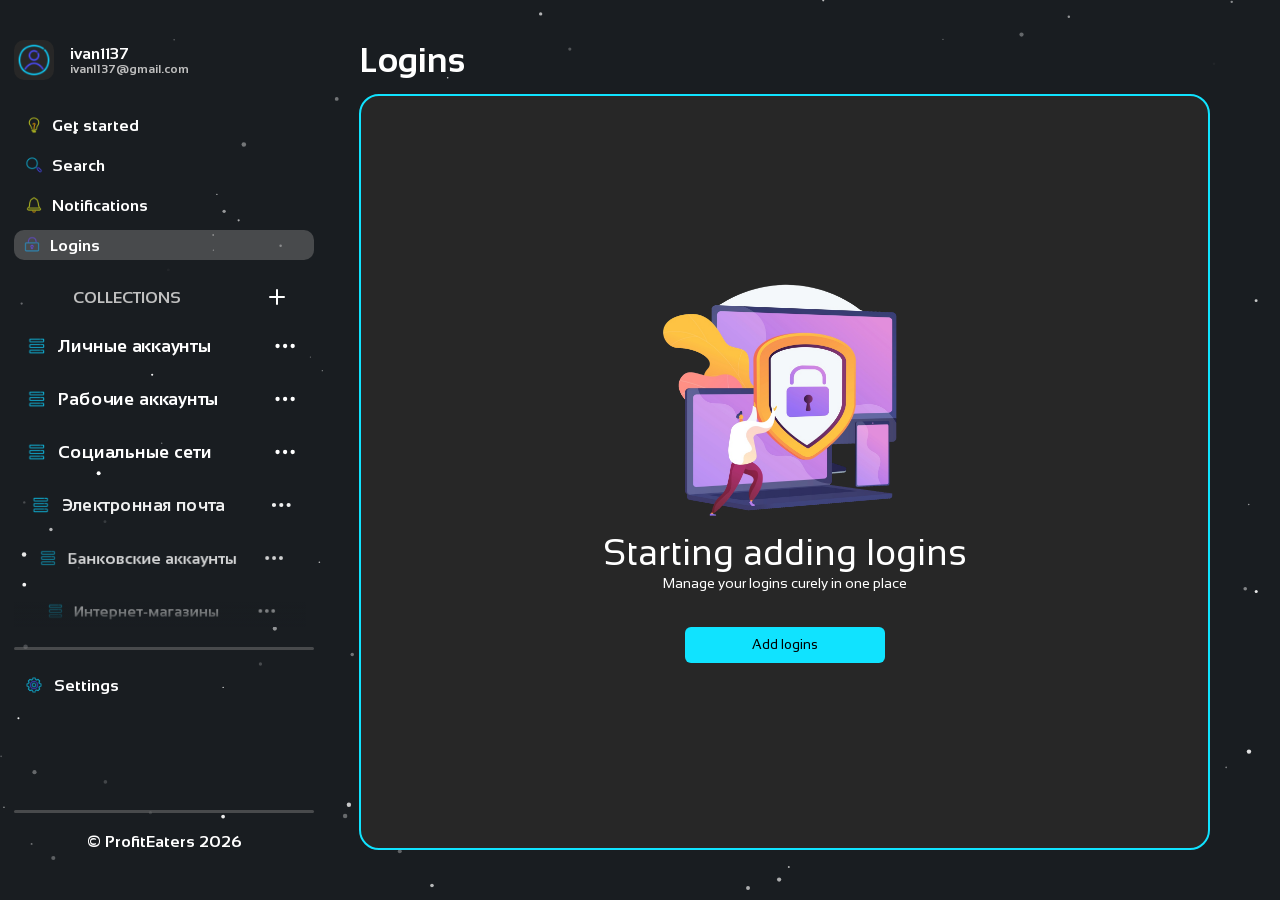
==== commit 56365603: "styles UI: add bg stars effect" ====
--- a/index.html
+++ b/index.html
@@ -4,6 +4,7 @@
   <meta charset="UTF-8">
   <meta name="viewport" content="width=device-width, initial-scale=1.0">
   <script type="module" src="./src/components/main/main.js"></script>
+  <script src="./src/components/main/stars.js" defer></script>
   <link rel="preconnect" href="https://fonts.googleapis.com">
   <link rel="preconnect" href="https://fonts.gstatic.com" crossorigin>
   <link href="https://fonts.googleapis.com/css2?family=Bricolage+Grotesque:opsz,wght@12..96,200..800&family=Exo+2:ital,wght@0,100..900;1,100..900&family=Google+Sans:ital,opsz,wght@0,17..18,400..700;1,17..18,400..700&family=Pacifico&family=Sansation:ital,wght@0,300;0,400;0,700;1,300;1,400;1,700&family=Space+Mono:ital,wght@0,400;0,700;1,400;1,700&family=Valley+Sans:ital,wght@0,100..900;1,100..900&display=swap" rel="stylesheet">
@@ -15,6 +16,8 @@
 </head>
 <body>
   <main class="main_container">
+    <canvas id="stars_canvas"></canvas>
+
     <section class="sidebar">
       <section class="main_data">
         <a class="account_data" href="./src/pages/auth.html">
--- a/src/styles/css/main.css
+++ b/src/styles/css/main.css
@@ -19,9 +19,21 @@
   overflow: hidden;
   background: #191D21;
 }
+.main_container #stars_canvas {
+  position: absolute;
+  top: 0;
+  left: 0;
+  width: 100%;
+  height: 100%;
+  z-index: 0;
+  pointer-events: none;
+}
 .main_container a {
   cursor: pointer;
   text-decoration: none;
   color: #FFFFFF;
   -webkit-user-drag: none;
+}
+.main_container * {
+  z-index: 1;
 }
